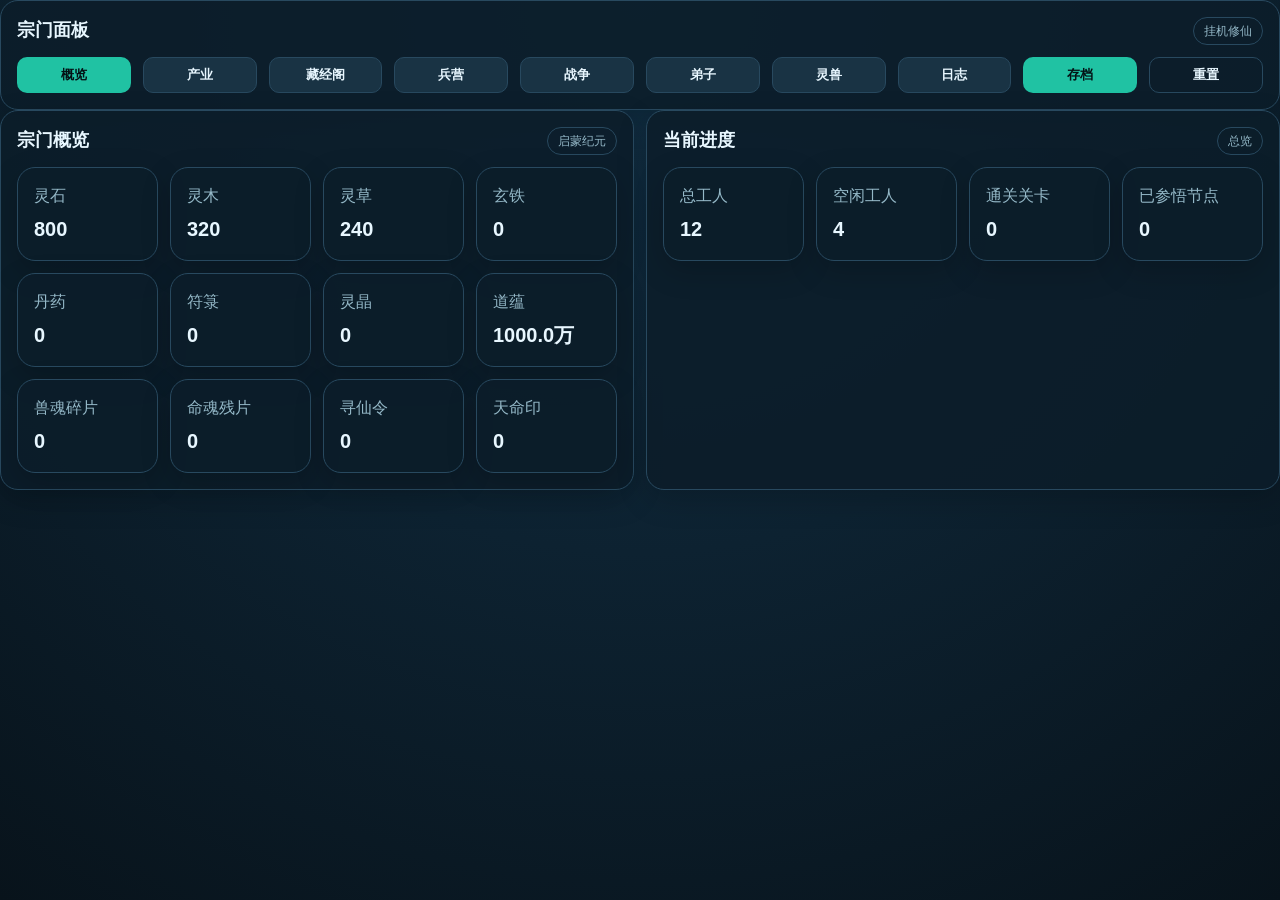
==== index.html @ 9521d18e "Initial commit" ====
<!doctype html>
<html lang="zh-CN">
  <head>
    <meta charset="UTF-8" />
    <meta name="viewport" content="width=device-width, initial-scale=1.0" />
    <meta http-equiv="Cache-Control" content="no-cache, no-store, must-revalidate" />
    <meta http-equiv="Pragma" content="no-cache" />
    <meta http-equiv="Expires" content="0" />
    <title>修仙宗门放置游戏原型</title>
    <link rel="stylesheet" href="./styles/theme.css" />
  </head>
  <body>
    <div id="app"></div>
  <script type="module" src="./src/main.js?v=20260310-11"></script>
  </body>
</html>
---- styles/theme.css ----
:root {
  color-scheme: dark;
  --bg: #08131b;
  --panel: #122230;
  --panel-strong: #193344;
  --line: #28495f;
  --text: #e8f7ff;
  --muted: #94b8c7;
  --accent: #5ce1c8;
  --accent-strong: #20c2a3;
  --warn: #ffcd70;
  --danger: #ff7a7a;
}

* {
  box-sizing: border-box;
}

body {
  margin: 0;
  min-height: 100vh;
  font-family: "Microsoft YaHei", "Segoe UI", sans-serif;
  line-height: 1.5;
  background: radial-gradient(circle at top, #123147, var(--bg));
  color: var(--text);
}

button {
  border: 0;
  border-radius: 10px;
  background: var(--accent-strong);
  color: #041014;
  font-weight: 700;
  padding: 8px 12px;
  cursor: pointer;
  transition: transform 0.15s ease, box-shadow 0.15s ease, filter 0.15s ease;
}

button.secondary {
  background: var(--panel-strong);
  color: var(--text);
  border: 1px solid var(--line);
}

button.ghost {
  background: transparent;
  border: 1px solid var(--line);
  color: var(--text);
}

button:hover:not(:disabled) {
  transform: translateY(-1px);
  filter: brightness(1.05);
  box-shadow: 0 8px 18px rgba(0, 0, 0, 0.18);
}

button:disabled {
  opacity: 0.45;
  cursor: not-allowed;
}

.page {
  max-width: 1440px;
  margin: 0 auto;
  padding: 24px;
}

.hero,
.panel,
.card,
.resource-card,
.log-item,
.nav {
  background: rgba(12, 29, 41, 0.88);
  border: 1px solid var(--line);
  border-radius: 18px;
  box-shadow: 0 10px 30px rgba(0, 0, 0, 0.18);
}

.hero {
  padding: 20px;
  display: grid;
  grid-template-columns: 1.8fr 1fr;
  gap: 16px;
  margin-bottom: 16px;
}

.hero h1 {
  margin: 0 0 8px;
}

.muted {
  color: var(--muted);
}

.hero-actions,
.inline-actions,
.nav,
.resource-grid,
.grid,
.mini-grid,
.stage-grid,
.log-list {
  display: grid;
  gap: 12px;
}

.hero-actions {
  grid-template-columns: repeat(3, minmax(0, 1fr));
}

.nav {
  padding: 10px;
  grid-template-columns: repeat(auto-fit, minmax(110px, 1fr));
  margin-bottom: 16px;
}

.nav button.active {
  background: var(--accent);
}

.resource-grid {
  grid-template-columns: repeat(auto-fit, minmax(150px, 1fr));
  margin-bottom: 16px;
}

.resource-card,
.panel,
.card,
.log-item {
  padding: 16px;
}

.resource-card strong,
.card strong,
.stat strong {
  display: block;
  font-size: 20px;
  margin-top: 6px;
}

.grid {
  grid-template-columns: repeat(auto-fit, minmax(280px, 1fr));
}

.mini-grid {
  grid-template-columns: repeat(auto-fit, minmax(140px, 1fr));
}

.stage-grid {
  grid-template-columns: repeat(auto-fit, minmax(320px, 1fr));
}

.panel-title,
.card-title {
  display: flex;
  align-items: center;
  justify-content: space-between;
  gap: 12px;
  margin-bottom: 12px;
}

.panel-title h3,
.card-title strong {
  margin: 0;
  font-size: 18px;
  line-height: 1.3;
}

.tag {
  display: inline-flex;
  align-items: center;
  padding: 4px 10px;
  border-radius: 999px;
  border: 1px solid var(--line);
  color: var(--muted);
  font-size: 12px;
}

.tag-rarity-common {
  border-color: #4b6979;
  color: #b5cbd6;
}

.tag-rarity-rare {
  border-color: #3d7d8e;
  color: #8fe7dd;
  background: rgba(92, 225, 200, 0.08);
}

.tag-rarity-epic {
  border-color: #7a6799;
  color: #d2b8ff;
  background: rgba(168, 120, 255, 0.12);
}

.tag-rarity-legendary {
  border-color: #a67f3a;
  color: #ffd98c;
  background: rgba(255, 205, 112, 0.14);
}

.inline-actions {
  grid-template-columns: repeat(auto-fit, minmax(90px, 1fr));
  margin-top: 12px;
}

.cost,
.detail-list {
  display: flex;
  flex-wrap: wrap;
  gap: 8px;
  margin-top: 8px;
}

.cost span,
.detail-list span {
  font-size: 12px;
  color: var(--muted);
  border: 1px solid var(--line);
  border-radius: 999px;
  padding: 4px 8px;
}

.log-list {
  margin-top: 12px;
}

.log-item {
  display: flex;
  justify-content: space-between;
  align-items: flex-start;
  gap: 12px;
}

.log-item > div:first-child {
  min-width: 0;
  flex: 1;
}

.war-row-grid,
.war-action-grid,
.war-hp-grid {
  display: grid;
  gap: 12px;
  margin-top: 12px;
}

.war-row-grid {
  grid-template-columns: repeat(auto-fit, minmax(180px, 1fr));
}

.war-action-grid {
  grid-template-columns: repeat(auto-fit, minmax(220px, 1fr));
}

.war-hp-grid {
  grid-template-columns: repeat(auto-fit, minmax(220px, 1fr));
}

.war-progress-track {
  width: 100%;
  height: 10px;
  margin-top: 8px;
  border-radius: 999px;
  overflow: hidden;
  border: 1px solid var(--line);
  background: rgba(10, 24, 32, 0.9);
}

.war-progress-fill {
  display: block;
  height: 100%;
  border-radius: inherit;
  background: linear-gradient(90deg, var(--accent-strong), var(--accent));
}

.war-progress-fill.ally {
  background: linear-gradient(90deg, #36d399, #5ce1c8);
}

.war-progress-fill.enemy {
  background: linear-gradient(90deg, #f97316, #ff7a7a);
}

.warning {
  color: var(--warn);
}

.danger {
  color: var(--danger);
}

.tooltip {
  position: fixed;
  z-index: 9999;
  max-width: 320px;
  padding: 10px 12px;
  border-radius: 12px;
  border: 1px solid rgba(125, 211, 252, 0.35);
  background: rgba(4, 16, 24, 0.96);
  color: var(--text);
  box-shadow: 0 12px 28px rgba(0, 0, 0, 0.28);
  font-size: 12px;
  line-height: 1.55;
  white-space: pre-line;
  pointer-events: none;
}

.tooltip.visible {
  display: block;
}

.hidden {
  display: none;
}

@media (max-width: 960px) {
  .hero {
    grid-template-columns: 1fr;
  }

  .nav {
    grid-template-columns: repeat(2, minmax(0, 1fr));
  }
}



@keyframes savedGlowPulse {
  0% {
    box-shadow: 0 0 0 rgba(92, 225, 200, 0);
    border-color: var(--line);
    background: rgba(12, 29, 41, 0.88);
  }
  35% {
    box-shadow: 0 0 0 4px rgba(92, 225, 200, 0.12), 0 14px 36px rgba(34, 197, 163, 0.18);
    border-color: rgba(92, 225, 200, 0.58);
    background: rgba(16, 42, 48, 0.96);
  }
  100% {
    box-shadow: 0 10px 30px rgba(0, 0, 0, 0.18);
    border-color: var(--line);
    background: rgba(12, 29, 41, 0.88);
  }
}

@keyframes savedTagPulse {
  0% {
    color: var(--muted);
    border-color: var(--line);
    background: transparent;
    opacity: 0.82;
  }
  30% {
    color: #d9fff7;
    border-color: rgba(92, 225, 200, 0.68);
    background: rgba(22, 163, 74, 0.16);
    opacity: 1;
  }
  100% {
    color: var(--muted);
    border-color: var(--line);
    background: transparent;
    opacity: 1;
  }
}

@keyframes savedChipFade {
  0% {
    opacity: 0;
    transform: translateY(4px) scale(0.98);
  }
  18% {
    opacity: 1;
    transform: translateY(0) scale(1);
  }
  100% {
    opacity: 1;
    transform: translateY(0) scale(1);
  }
}

.preference-saved-card {
  animation: savedGlowPulse 1.9s ease-out;
}

.tag-saved-pulse {
  animation: savedTagPulse 2.2s ease-out;
}

.saved-feedback-chip {
  color: #d9fff7 !important;
  border-color: rgba(92, 225, 200, 0.58) !important;
  background: rgba(22, 163, 74, 0.14);
  animation: savedChipFade 0.28s ease-out;
}
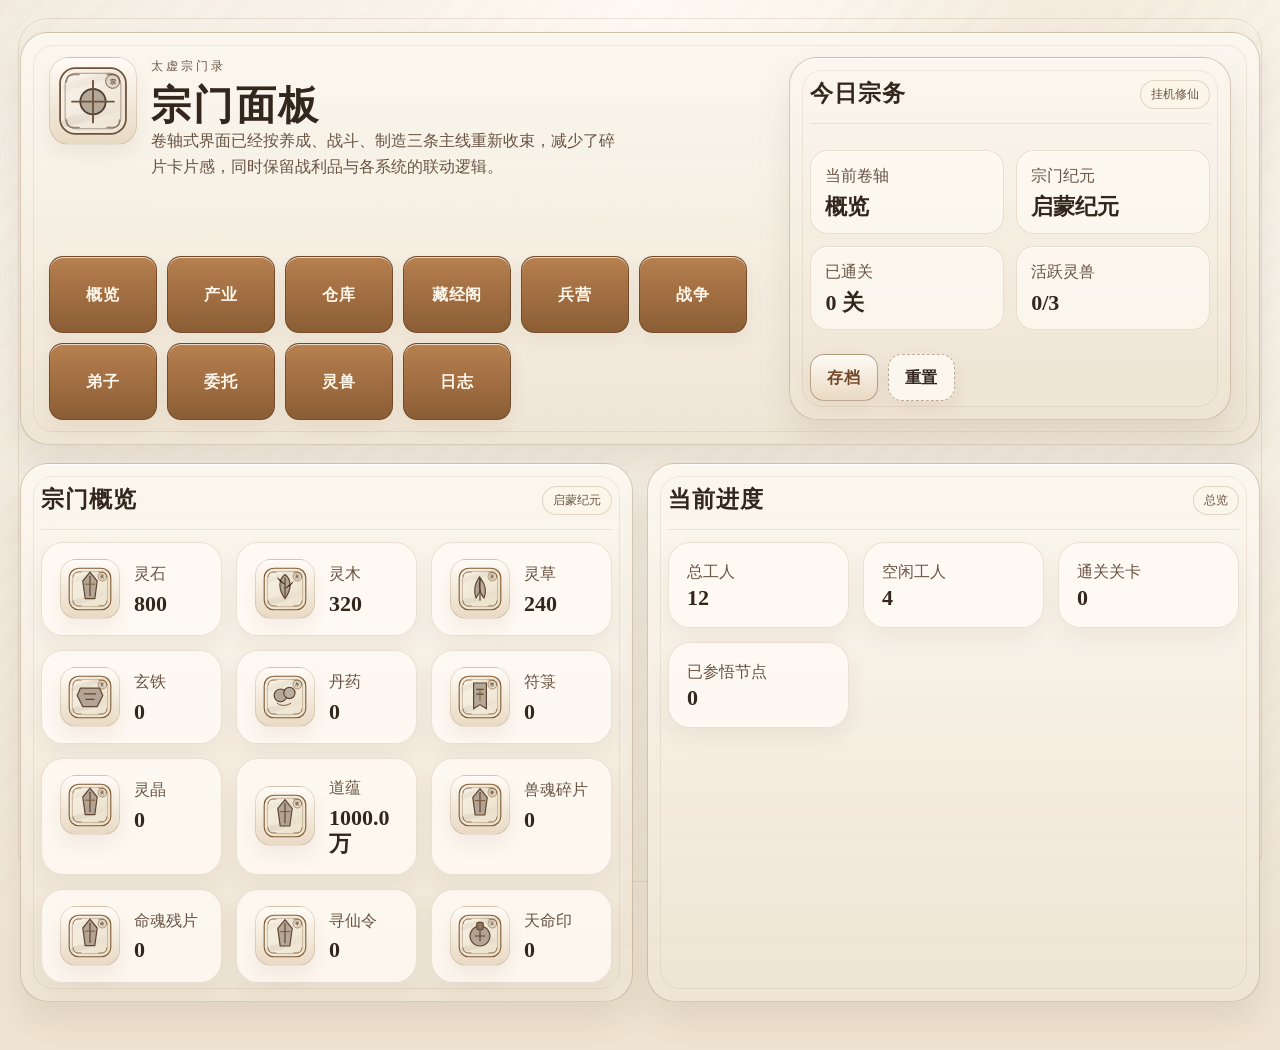
==== commit 4235a09b: "feat: redesign classical ui shell and media cards" ====
--- a/index.html
+++ b/index.html
@@ -11,6 +11,31 @@
   </head>
   <body>
     <div id="app"></div>
-  <script type="module" src="./src/main.js?v=20260310-11"></script>
+    <script type="module">
+      const root = document.getElementById('app');
+
+      const showBootstrapError = (error) => {
+        if (!root) return;
+        const message = error instanceof Error ? (error.stack || error.message) : String(error);
+        root.innerHTML = `
+          <div class="panel">
+            <div class="panel-title">
+              <h3>页面启动失败</h3>
+              <span class="tag">已拦截启动异常</span>
+            </div>
+            <pre id="bootstrap-error" style="white-space:pre-wrap;word-break:break-word;margin:0;"></pre>
+          </div>
+        `;
+        const pre = document.getElementById('bootstrap-error');
+        if (pre) {
+          pre.textContent = message;
+        }
+      };
+
+      import('./src/main.js?v=20260313-ui-refresh').catch((error) => {
+        console.error(error);
+        showBootstrapError(error);
+      });
+    </script>
   </body>
 </html>
--- a/styles/theme.css
+++ b/styles/theme.css
@@ -1,154 +1,312 @@
 :root {
-  color-scheme: dark;
-  --bg: #08131b;
-  --panel: #122230;
-  --panel-strong: #193344;
-  --line: #28495f;
-  --text: #e8f7ff;
-  --muted: #94b8c7;
-  --accent: #5ce1c8;
-  --accent-strong: #20c2a3;
-  --warn: #ffcd70;
-  --danger: #ff7a7a;
+  color-scheme: light;
+  --paper: #f4ede1;
+  --paper-strong: #fbf8f1;
+  --paper-deep: #e8d8bf;
+  --line: rgba(143, 111, 76, 0.32);
+  --line-strong: #896846;
+  --ink: #33261c;
+  --ink-soft: #695444;
+  --wood: #9b693d;
+  --wood-deep: #724727;
+  --wood-soft: #d4b08a;
+  --sage: #5f6f5e;
+  --danger: #944d3e;
+  --warn: #9f6b36;
+  --shadow: rgba(80, 55, 29, 0.1);
+  --shadow-soft: rgba(80, 55, 29, 0.06);
+  --radius-xl: 28px;
+  --radius-lg: 22px;
+  --radius-md: 16px;
 }
 
 * {
   box-sizing: border-box;
+}
+
+html {
+  scroll-behavior: smooth;
 }
 
 body {
   margin: 0;
   min-height: 100vh;
-  font-family: "Microsoft YaHei", "Segoe UI", sans-serif;
-  line-height: 1.5;
-  background: radial-gradient(circle at top, #123147, var(--bg));
-  color: var(--text);
+  position: relative;
+  font-family: "Noto Serif SC", "Source Han Serif SC", "Songti SC", "SimSun", serif;
+  line-height: 1.6;
+  color: var(--ink);
+  background:
+    radial-gradient(circle at top, rgba(255, 251, 245, 0.92), transparent 34%),
+    linear-gradient(180deg, rgba(232, 216, 191, 0.2), rgba(244, 237, 225, 0.12) 22%, transparent 48%),
+    linear-gradient(135deg, rgba(145, 111, 76, 0.05), transparent 36%),
+    linear-gradient(180deg, #fbf7ef 0%, #f4ede1 52%, #efe4d1 100%);
+}
+
+body::before {
+  content: "";
+  position: fixed;
+  inset: 0;
+  pointer-events: none;
+  opacity: 0.58;
+  background:
+    radial-gradient(circle at 18% 18%, rgba(255, 255, 255, 0.78), transparent 22%),
+    radial-gradient(circle at 82% 10%, rgba(212, 176, 138, 0.18), transparent 18%),
+    repeating-linear-gradient(
+      135deg,
+      rgba(120, 92, 62, 0.02) 0,
+      rgba(120, 92, 62, 0.02) 10px,
+      rgba(255, 255, 255, 0) 10px,
+      rgba(255, 255, 255, 0) 24px
+    );
+}
+
+body::after {
+  content: "";
+  position: fixed;
+  inset: 18px;
+  pointer-events: none;
+  border: 1px solid rgba(143, 111, 76, 0.16);
+  border-radius: 30px;
 }
 
 button {
-  border: 0;
-  border-radius: 10px;
-  background: var(--accent-strong);
-  color: #041014;
+  appearance: none;
+  border: 1px solid rgba(137, 104, 70, 0.55);
+  border-radius: 14px;
+  padding: 10px 16px;
+  background: linear-gradient(180deg, #fdfaf5 0%, #ead9c2 100%);
+  color: var(--wood-deep);
+  font: inherit;
   font-weight: 700;
-  padding: 8px 12px;
+  letter-spacing: 0.04em;
   cursor: pointer;
-  transition: transform 0.15s ease, box-shadow 0.15s ease, filter 0.15s ease;
-}
-
-button.secondary {
-  background: var(--panel-strong);
-  color: var(--text);
-  border: 1px solid var(--line);
+  transition: transform 0.16s ease, box-shadow 0.16s ease, border-color 0.16s ease, filter 0.16s ease;
+  box-shadow:
+    inset 0 1px 0 rgba(255, 255, 255, 0.7),
+    0 8px 18px rgba(114, 71, 39, 0.08);
+}
+
+button.secondary,
+button.active {
+  background: linear-gradient(180deg, #b7804f 0%, #8b5d35 100%);
+  color: #fff7eb;
+  border-color: rgba(103, 67, 37, 0.8);
 }
 
 button.ghost {
-  background: transparent;
-  border: 1px solid var(--line);
-  color: var(--text);
+  background: rgba(255, 252, 246, 0.74);
+  border-style: dashed;
+  color: var(--ink);
 }
 
 button:hover:not(:disabled) {
   transform: translateY(-1px);
-  filter: brightness(1.05);
-  box-shadow: 0 8px 18px rgba(0, 0, 0, 0.18);
+  filter: brightness(1.01);
+  border-color: rgba(114, 71, 39, 0.82);
+  box-shadow:
+    inset 0 1px 0 rgba(255, 255, 255, 0.72),
+    0 12px 22px rgba(114, 71, 39, 0.12);
 }
 
 button:disabled {
-  opacity: 0.45;
+  opacity: 0.42;
   cursor: not-allowed;
-}
-
-.page {
-  max-width: 1440px;
+  box-shadow: none;
+}
+
+pre {
+  margin: 0;
+  font-family: "Cascadia Mono", "Consolas", monospace;
+  font-size: 12px;
+  line-height: 1.55;
+}
+
+.page,
+#app {
+  position: relative;
+  z-index: 1;
+  max-width: 1520px;
   margin: 0 auto;
-  padding: 24px;
+  padding: 32px 20px 48px;
+}
+
+.page-shell {
+  display: grid;
+  gap: 18px;
 }
 
 .hero,
-.panel,
-.card,
-.resource-card,
-.log-item,
-.nav {
-  background: rgba(12, 29, 41, 0.88);
-  border: 1px solid var(--line);
+.panel {
+  position: relative;
+  overflow: hidden;
+  background: linear-gradient(180deg, rgba(251, 247, 239, 0.96), rgba(238, 228, 211, 0.94));
+  border: 1px solid rgba(143, 111, 76, 0.34);
+  border-radius: var(--radius-xl);
+  box-shadow:
+    0 18px 34px var(--shadow),
+    inset 0 1px 0 rgba(255, 255, 255, 0.72);
+}
+
+.hero::before,
+.panel::before {
+  content: "";
+  position: absolute;
+  inset: 12px;
+  border: 1px solid rgba(143, 111, 76, 0.12);
+  border-radius: calc(var(--radius-xl) - 8px);
+  pointer-events: none;
+}
+
+.hero {
+  display: grid;
+  grid-template-columns: minmax(0, 1.55fr) minmax(320px, 0.95fr);
+  gap: 20px;
+  padding: 24px 28px;
+}
+
+.shell-main {
+  display: grid;
+  gap: 18px;
+  min-width: 0;
+}
+
+.shell-aside {
+  display: grid;
+}
+
+.shell-side-card {
+  height: 100%;
+  display: grid;
+  gap: 14px;
+  align-content: start;
+}
+
+.shell-eyebrow {
+  margin-bottom: 8px;
+  color: var(--ink-soft);
+  font-size: 12px;
+  letter-spacing: 0.24em;
+}
+
+.shell-title {
+  margin: 0;
+  font-family: "STKaiti", "KaiTi", "Songti SC", serif;
+  font-size: 40px;
+  line-height: 1.1;
+  letter-spacing: 0.06em;
+}
+
+.shell-summary {
+  max-width: 58ch;
+}
+
+.shell-stats {
+  display: grid;
+  grid-template-columns: repeat(2, minmax(0, 1fr));
+  gap: 12px;
+}
+
+.shell-stat {
+  padding: 12px 14px;
   border-radius: 18px;
-  box-shadow: 0 10px 30px rgba(0, 0, 0, 0.18);
-}
-
-.hero {
-  padding: 20px;
-  display: grid;
-  grid-template-columns: 1.8fr 1fr;
-  gap: 16px;
-  margin-bottom: 16px;
-}
-
-.hero h1 {
-  margin: 0 0 8px;
-}
-
-.muted {
-  color: var(--muted);
-}
-
-.hero-actions,
-.inline-actions,
+  border: 1px solid rgba(143, 111, 76, 0.18);
+  background: rgba(255, 251, 244, 0.7);
+  box-shadow: inset 0 1px 0 rgba(255, 255, 255, 0.7);
+}
+
+.shell-stat strong {
+  display: block;
+  margin-top: 6px;
+  font-size: 22px;
+  line-height: 1.2;
+}
+
+.shell-actions {
+  margin-top: 4px;
+}
+
 .nav,
 .resource-grid,
 .grid,
 .mini-grid,
 .stage-grid,
-.log-list {
+.log-list,
+.war-row-grid,
+.war-action-grid,
+.war-hp-grid {
   display: grid;
-  gap: 12px;
-}
-
-.hero-actions {
-  grid-template-columns: repeat(3, minmax(0, 1fr));
+  gap: 14px;
 }
 
 .nav {
-  padding: 10px;
-  grid-template-columns: repeat(auto-fit, minmax(110px, 1fr));
-  margin-bottom: 16px;
-}
-
-.nav button.active {
-  background: var(--accent);
+  display: flex;
+  flex-wrap: wrap;
+  gap: 10px;
+}
+
+.nav button {
+  min-width: 108px;
 }
 
 .resource-grid {
-  grid-template-columns: repeat(auto-fit, minmax(150px, 1fr));
-  margin-bottom: 16px;
-}
-
-.resource-card,
-.panel,
+  grid-template-columns: repeat(auto-fit, minmax(160px, 1fr));
+}
+
+.grid {
+  grid-template-columns: repeat(auto-fit, minmax(320px, 1fr));
+}
+
+.mini-grid {
+  grid-template-columns: repeat(auto-fit, minmax(160px, 1fr));
+}
+
+.stage-grid {
+  grid-template-columns: repeat(auto-fit, minmax(360px, 1fr));
+}
+
+.war-row-grid {
+  grid-template-columns: repeat(auto-fit, minmax(220px, 1fr));
+}
+
+.war-action-grid,
+.war-hp-grid {
+  grid-template-columns: repeat(auto-fit, minmax(240px, 1fr));
+}
+
+.panel {
+  padding: 18px 20px;
+}
+
 .card,
+.resource-card {
+  padding: 16px 18px;
+  background: rgba(255, 251, 244, 0.82);
+  border: 1px solid rgba(143, 111, 76, 0.18);
+  border-radius: var(--radius-lg);
+  box-shadow: 0 10px 22px var(--shadow-soft);
+}
+
 .log-item {
-  padding: 16px;
-}
-
-.resource-card strong,
-.card strong,
-.stat strong {
-  display: block;
-  font-size: 20px;
-  margin-top: 6px;
-}
-
-.grid {
-  grid-template-columns: repeat(auto-fit, minmax(280px, 1fr));
-}
-
-.mini-grid {
-  grid-template-columns: repeat(auto-fit, minmax(140px, 1fr));
-}
-
-.stage-grid {
-  grid-template-columns: repeat(auto-fit, minmax(320px, 1fr));
+  padding: 14px 16px;
+  display: flex;
+  flex-wrap: wrap;
+  align-items: flex-start;
+  gap: 14px;
+  background: rgba(255, 251, 244, 0.74);
+  border: 1px solid rgba(143, 111, 76, 0.18);
+  border-radius: 18px;
+  box-shadow: 0 8px 18px var(--shadow-soft);
+}
+
+.log-item > div {
+  min-width: 0;
+  flex: 1 1 260px;
+}
+
+.log-item > .inline-actions {
+  flex: 1 1 260px;
+  justify-content: flex-end;
+  margin-left: auto;
 }
 
 .panel-title,
@@ -158,51 +316,81 @@
   justify-content: space-between;
   gap: 12px;
   margin-bottom: 12px;
+  padding-bottom: 10px;
+  border-bottom: 1px solid rgba(143, 111, 76, 0.14);
 }
 
 .panel-title h3,
 .card-title strong {
   margin: 0;
+  letter-spacing: 0.04em;
+}
+
+.panel-title h3 {
+  font-family: "STKaiti", "KaiTi", "Songti SC", serif;
+  font-size: 23px;
+}
+
+.card strong,
+.resource-card strong,
+.stat strong,
+.entity-copy strong {
+  display: block;
+  color: var(--ink);
+  font-size: 22px;
+  line-height: 1.2;
+}
+
+.card-title strong {
   font-size: 18px;
-  line-height: 1.3;
+}
+
+.muted {
+  color: var(--ink-soft);
 }
 
 .tag {
   display: inline-flex;
   align-items: center;
+  justify-content: center;
+  min-height: 28px;
   padding: 4px 10px;
   border-radius: 999px;
-  border: 1px solid var(--line);
-  color: var(--muted);
+  border: 1px solid rgba(143, 111, 76, 0.24);
+  background: rgba(251, 245, 234, 0.88);
+  color: var(--ink-soft);
   font-size: 12px;
+  white-space: nowrap;
 }
 
 .tag-rarity-common {
-  border-color: #4b6979;
-  color: #b5cbd6;
+  border-color: rgba(102, 96, 87, 0.35);
+  color: #6b655d;
 }
 
 .tag-rarity-rare {
-  border-color: #3d7d8e;
-  color: #8fe7dd;
-  background: rgba(92, 225, 200, 0.08);
+  border-color: rgba(84, 112, 112, 0.42);
+  color: #436a6a;
+  background: rgba(215, 234, 232, 0.72);
 }
 
 .tag-rarity-epic {
-  border-color: #7a6799;
-  color: #d2b8ff;
-  background: rgba(168, 120, 255, 0.12);
+  border-color: rgba(119, 93, 123, 0.42);
+  color: #6f4f77;
+  background: rgba(235, 223, 239, 0.72);
 }
 
 .tag-rarity-legendary {
-  border-color: #a67f3a;
-  color: #ffd98c;
-  background: rgba(255, 205, 112, 0.14);
+  border-color: rgba(160, 117, 55, 0.46);
+  color: #8c5e24;
+  background: rgba(247, 230, 194, 0.76);
 }
 
 .inline-actions {
-  grid-template-columns: repeat(auto-fit, minmax(90px, 1fr));
-  margin-top: 12px;
+  display: flex;
+  flex-wrap: wrap;
+  gap: 10px;
+  margin-top: 10px;
 }
 
 .cost,
@@ -210,77 +398,103 @@
   display: flex;
   flex-wrap: wrap;
   gap: 8px;
-  margin-top: 8px;
+  margin-top: 10px;
 }
 
 .cost span,
 .detail-list span {
+  padding: 5px 10px;
+  border-radius: 999px;
+  border: 1px solid rgba(143, 111, 76, 0.18);
+  background: rgba(255, 251, 245, 0.8);
+  color: var(--ink-soft);
   font-size: 12px;
-  color: var(--muted);
-  border: 1px solid var(--line);
-  border-radius: 999px;
-  padding: 4px 8px;
-}
-
-.log-list {
-  margin-top: 12px;
-}
-
-.log-item {
+}
+
+.entity-row {
   display: flex;
-  justify-content: space-between;
   align-items: flex-start;
-  gap: 12px;
-}
-
-.log-item > div:first-child {
+  gap: 14px;
+  min-width: 0;
+}
+
+.entity-row-compact {
+  align-items: center;
+}
+
+.entity-copy {
   min-width: 0;
   flex: 1;
 }
 
-.war-row-grid,
-.war-action-grid,
-.war-hp-grid {
-  display: grid;
-  gap: 12px;
-  margin-top: 12px;
-}
-
-.war-row-grid {
-  grid-template-columns: repeat(auto-fit, minmax(180px, 1fr));
-}
-
-.war-action-grid {
-  grid-template-columns: repeat(auto-fit, minmax(220px, 1fr));
-}
-
-.war-hp-grid {
-  grid-template-columns: repeat(auto-fit, minmax(220px, 1fr));
+.entity-copy strong {
+  margin-top: 4px;
+}
+
+.entity-thumb {
+  width: 76px;
+  height: 76px;
+  flex: 0 0 76px;
+  display: inline-flex;
+  align-items: center;
+  justify-content: center;
+  padding: 5px;
+  border-radius: 20px;
+  background: linear-gradient(180deg, rgba(255, 251, 245, 0.96), rgba(230, 214, 191, 0.9));
+  border: 1px solid rgba(143, 111, 76, 0.22);
+  box-shadow:
+    inset 0 1px 0 rgba(255, 255, 255, 0.74),
+    0 10px 18px var(--shadow-soft);
+}
+
+.entity-thumb-small {
+  width: 60px;
+  height: 60px;
+  flex-basis: 60px;
+  border-radius: 16px;
+}
+
+.entity-thumb-image {
+  display: block;
+  width: 100%;
+  height: 100%;
+  object-fit: cover;
+  border-radius: 14px;
+}
+
+.hero .entity-thumb {
+  width: 88px;
+  height: 88px;
+  flex-basis: 88px;
+}
+
+.hero .entity-thumb-image {
+  border-radius: 16px;
 }
 
 .war-progress-track {
   width: 100%;
   height: 10px;
   margin-top: 8px;
+  overflow: hidden;
   border-radius: 999px;
-  overflow: hidden;
-  border: 1px solid var(--line);
-  background: rgba(10, 24, 32, 0.9);
+  border: 1px solid rgba(143, 111, 76, 0.2);
+  background: rgba(138, 116, 88, 0.14);
 }
 
 .war-progress-fill {
   display: block;
   height: 100%;
   border-radius: inherit;
-  background: linear-gradient(90deg, var(--accent-strong), var(--accent));
+  background: linear-gradient(90deg, #a36b3c, #cf9255);
 }
 
 .war-progress-fill.ally {
-  background: linear-gradient(90deg, #36d399, #5ce1c8);
+  background: linear-gradient(90deg, #577657, #7fa178);
 }
 
 .war-progress-fill.enemy {
-  background: linear-gradient(90deg, #f97316, #ff7a7a);
+  background: linear-gradient(90deg, #9e5a46, #c9775a);
 }
 
 .warning {
@@ -296,11 +510,11 @@
   z-index: 9999;
   max-width: 320px;
   padding: 10px 12px;
-  border-radius: 12px;
-  border: 1px solid rgba(125, 211, 252, 0.35);
-  background: rgba(4, 16, 24, 0.96);
-  color: var(--text);
-  box-shadow: 0 12px 28px rgba(0, 0, 0, 0.28);
+  border-radius: 14px;
+  border: 1px solid rgba(143, 111, 76, 0.3);
+  background: rgba(252, 248, 241, 0.98);
+  color: var(--ink);
+  box-shadow: 0 14px 28px rgba(80, 55, 29, 0.14);
   font-size: 12px;
   line-height: 1.55;
   white-space: pre-line;
@@ -312,57 +526,38 @@
 }
 
 .hidden {
-  display: none;
-}
-
-@media (max-width: 960px) {
-  .hero {
-    grid-template-columns: 1fr;
-  }
-
-  .nav {
-    grid-template-columns: repeat(2, minmax(0, 1fr));
-  }
-}
-
-
+  display: none !important;
+}
 
 @keyframes savedGlowPulse {
   0% {
-    box-shadow: 0 0 0 rgba(92, 225, 200, 0);
-    border-color: var(--line);
-    background: rgba(12, 29, 41, 0.88);
+    box-shadow: 0 0 0 rgba(155, 105, 61, 0);
+    border-color: rgba(143, 111, 76, 0.22);
   }
   35% {
-    box-shadow: 0 0 0 4px rgba(92, 225, 200, 0.12), 0 14px 36px rgba(34, 197, 163, 0.18);
-    border-color: rgba(92, 225, 200, 0.58);
-    background: rgba(16, 42, 48, 0.96);
+    box-shadow: 0 0 0 4px rgba(155, 105, 61, 0.12), 0 14px 30px rgba(114, 71, 39, 0.14);
+    border-color: rgba(114, 71, 39, 0.45);
   }
   100% {
-    box-shadow: 0 10px 30px rgba(0, 0, 0, 0.18);
-    border-color: var(--line);
-    background: rgba(12, 29, 41, 0.88);
+    box-shadow: 0 10px 22px var(--shadow-soft);
+    border-color: rgba(143, 111, 76, 0.22);
   }
 }
 
 @keyframes savedTagPulse {
   0% {
-    color: var(--muted);
-    border-color: var(--line);
-    background: transparent;
-    opacity: 0.82;
-  }
-  30% {
-    color: #d9fff7;
-    border-color: rgba(92, 225, 200, 0.68);
-    background: rgba(22, 163, 74, 0.16);
+    opacity: 0.78;
+    background: rgba(251, 245, 234, 0.88);
+  }
+  35% {
     opacity: 1;
+    color: #fff9f0;
+    background: rgba(114, 71, 39, 0.88);
+    border-color: rgba(114, 71, 39, 0.88);
   }
   100% {
-    color: var(--muted);
-    border-color: var(--line);
-    background: transparent;
     opacity: 1;
+    background: rgba(251, 245, 234, 0.88);
   }
 }
 
@@ -371,7 +566,7 @@
     opacity: 0;
     transform: translateY(4px) scale(0.98);
   }
-  18% {
+  20% {
     opacity: 1;
     transform: translateY(0) scale(1);
   }
@@ -386,12 +581,89 @@
 }
 
 .tag-saved-pulse {
-  animation: savedTagPulse 2.2s ease-out;
+  animation: savedTagPulse 2.1s ease-out;
 }
 
 .saved-feedback-chip {
-  color: #d9fff7 !important;
-  border-color: rgba(92, 225, 200, 0.58) !important;
-  background: rgba(22, 163, 74, 0.14);
+  color: #fff9f0 !important;
+  border-color: rgba(114, 71, 39, 0.68) !important;
+  background: rgba(114, 71, 39, 0.88) !important;
   animation: savedChipFade 0.28s ease-out;
 }
+
+.panel > .card:first-of-type,
+.panel > .section-hero:first-of-type {
+  margin-top: 2px;
+}
+
+@media (max-width: 1100px) {
+  .hero {
+    grid-template-columns: 1fr;
+  }
+}
+
+@media (max-width: 780px) {
+  body::after {
+    inset: 10px;
+    border-radius: 24px;
+  }
+
+  #app {
+    padding: 18px 12px 32px;
+  }
+
+  .shell-title {
+    font-size: 32px;
+  }
+
+  .nav {
+    display: grid;
+    grid-template-columns: repeat(2, minmax(0, 1fr));
+  }
+
+  .nav button {
+    width: 100%;
+    min-width: 0;
+  }
+
+  .grid,
+  .stage-grid,
+  .war-row-grid,
+  .war-action-grid,
+  .war-hp-grid {
+    grid-template-columns: 1fr;
+  }
+
+  .mini-grid,
+  .resource-grid,
+  .shell-stats {
+    grid-template-columns: repeat(2, minmax(0, 1fr));
+  }
+
+  .log-item > .inline-actions {
+    margin-left: 0;
+    justify-content: flex-start;
+  }
+}
+
+@media (max-width: 560px) {
+  .hero {
+    padding: 20px 16px;
+  }
+
+  .shell-title {
+    font-size: 28px;
+  }
+
+  .hero .entity-thumb {
+    width: 72px;
+    height: 72px;
+    flex-basis: 72px;
+  }
+
+  .mini-grid,
+  .resource-grid,
+  .shell-stats {
+    grid-template-columns: 1fr;
+  }
+}
